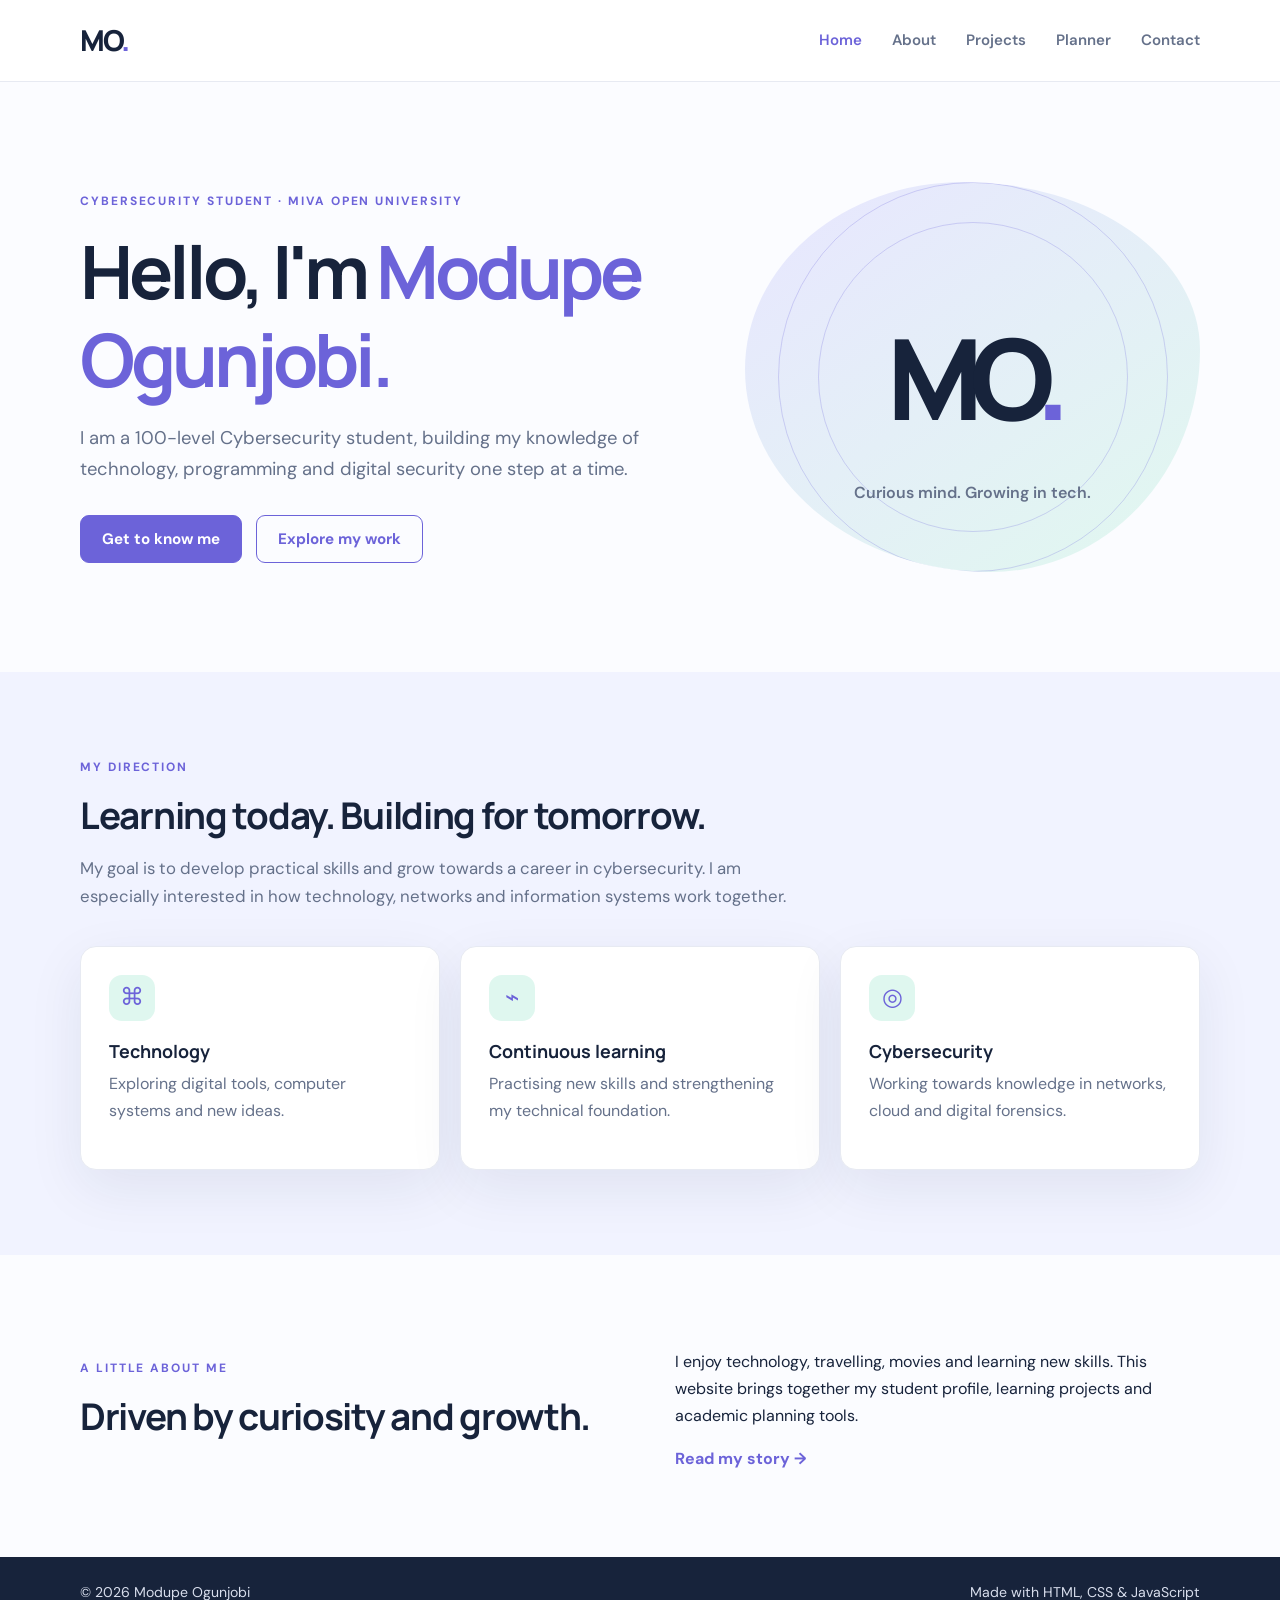
==== index.html @ 8a882785 "Update portfolio name to Modupe Ogunjobi" ====
<!DOCTYPE html>
<html lang="en">
<head>
  <meta charset="UTF-8">
  <meta name="viewport" content="width=device-width, initial-scale=1.0">
  <meta name="description" content="Modupe Ogunjobi's cybersecurity student portfolio and academic planner.">
  <title>Home | Modupe Ogunjobi</title>
  <link rel="stylesheet" href="css/style.css">
  <script src="js/main.js" defer></script>
</head>
<body>
  <header class="site-header">
    <a class="brand" href="index.html">MO<span>.</span></a>
    <button class="menu-toggle" aria-label="Toggle navigation" aria-expanded="false">☰</button>
    <nav class="site-nav" aria-label="Main navigation">
      <a class="active" href="index.html">Home</a><a href="about.html">About</a><a href="projects.html">Projects</a><a href="planner.html">Planner</a><a href="contact.html">Contact</a>
    </nav>
  </header>
  <main>
    <section class="hero container">
      <div class="hero-copy">
        <p class="eyebrow">CYBERSECURITY STUDENT · MIVA OPEN UNIVERSITY</p>
        <h1>Hello, I'm <span>Modupe Ogunjobi.</span></h1>
        <p class="lead">I am a 100-level Cybersecurity student, building my knowledge of technology, programming and digital security one step at a time.</p>
        <div class="button-row"><a class="button" href="about.html">Get to know me</a><a class="button button-outline" href="projects.html">Explore my work</a></div>
      </div>
      <div class="hero-art" aria-label="Decorative initials MO"><div class="orbit orbit-one"></div><div class="orbit orbit-two"></div><div class="monogram">MO<span>.</span></div><p>Curious mind. Growing in tech.</p></div>
    </section>
    <section class="section soft-bg">
      <div class="container">
        <p class="eyebrow">MY DIRECTION</p><h2>Learning today. Building for tomorrow.</h2>
        <p class="section-intro">My goal is to develop practical skills and grow towards a career in cybersecurity. I am especially interested in how technology, networks and information systems work together.</p>
        <div class="feature-grid">
          <article class="feature-card"><span class="feature-icon">⌘</span><h3>Technology</h3><p>Exploring digital tools, computer systems and new ideas.</p></article>
          <article class="feature-card"><span class="feature-icon">⌁</span><h3>Continuous learning</h3><p>Practising new skills and strengthening my technical foundation.</p></article>
          <article class="feature-card"><span class="feature-icon">◎</span><h3>Cybersecurity</h3><p>Working towards knowledge in networks, cloud and digital forensics.</p></article>
        </div>
      </div>
    </section>
    <section class="container section split-section">
      <div><p class="eyebrow">A LITTLE ABOUT ME</p><h2>Driven by curiosity and growth.</h2></div>
      <div><p>I enjoy technology, travelling, movies and learning new skills. This website brings together my student profile, learning projects and academic planning tools.</p><a class="text-link" href="about.html">Read my story →</a></div>
    </section>
  </main>
  <footer class="site-footer"><div class="container footer-inner"><p>© <span class="current-year"></span> Modupe Ogunjobi</p><p>Made with HTML, CSS & JavaScript</p></div></footer>
</body>
</html>
---- css/style.css ----
@import url('https://fonts.googleapis.com/css2?family=DM+Sans:wght@400;500;600;700&family=Manrope:wght@400;500;600;700;800&display=swap');
:root{--ink:#17233b;--muted:#65718a;--purple:#6c63d9;--purple-dark:#5148bd;--mint:#dff7ef;--paper:#fbfcff;--line:#e7eaf2;--white:#fff;--shadow:0 18px 55px rgba(28,39,75,.08)}
*{box-sizing:border-box}html{scroll-behavior:smooth}body{margin:0;background:var(--paper);color:var(--ink);font-family:'DM Sans',Arial,sans-serif;line-height:1.7}h1,h2,h3,.brand{font-family:Manrope,Arial,sans-serif;line-height:1.2}h1{font-size:clamp(2.4rem,6vw,4.6rem);letter-spacing:-.055em;margin:.5rem 0 1.2rem}h1 span,.hero h1 span{color:var(--purple)}h2{font-size:clamp(1.6rem,3vw,2.3rem);letter-spacing:-.035em;margin:.4rem 0 1rem}h3{font-size:1.12rem;margin:.3rem 0 .5rem}p{margin:.5rem 0 1rem}.container{width:min(1120px,calc(100% - 40px));margin-inline:auto}.site-header{height:82px;padding:0 max(20px,calc((100% - 1120px)/2));display:flex;align-items:center;justify-content:space-between;background:rgba(255,255,255,.9);border-bottom:1px solid var(--line);position:sticky;top:0;z-index:10;backdrop-filter:blur(12px)}.brand{text-decoration:none;font-size:1.8rem;font-weight:800;color:var(--ink);letter-spacing:-.08em}.brand span,.monogram span{color:var(--purple)}.site-nav{display:flex;gap:30px}.site-nav a{color:var(--muted);font-weight:600;text-decoration:none;font-size:.94rem;transition:color .2s}.site-nav a:hover,.site-nav a.active{color:var(--purple)}.menu-toggle{display:none;background:none;border:0;font-size:1.6rem;color:var(--ink)}.hero{min-height:590px;display:grid;grid-template-columns:1.15fr .85fr;align-items:center;gap:50px;padding-block:70px}.eyebrow{font-size:.75rem;font-weight:700;letter-spacing:.16em;color:var(--purple);margin:0 0 1rem}.lead{font-size:1.15rem;max-width:610px;color:var(--muted)}.button-row{display:flex;gap:14px;flex-wrap:wrap;margin-top:30px}.button{display:inline-flex;justify-content:center;align-items:center;padding:13px 21px;border:1px solid var(--purple);border-radius:9px;background:var(--purple);color:#fff;text-decoration:none;font:700 .95rem 'DM Sans',sans-serif;cursor:pointer;transition:transform .2s,background .2s}.button:hover{background:var(--purple-dark);transform:translateY(-2px)}.button-outline{background:transparent;color:var(--purple)}.button-outline:hover{color:#fff}.hero-art{height:390px;position:relative;display:grid;place-content:center;text-align:center;background:linear-gradient(145deg,#e8e6ff,#e0f8ef);border-radius:48% 52% 46% 54%/48% 43% 57% 52%;overflow:hidden}.hero-art p{position:absolute;bottom:50px;left:0;right:0;color:var(--muted);font-weight:600}.monogram{font:800 7rem Manrope,sans-serif;letter-spacing:-.12em;z-index:1}.orbit{position:absolute;border:1px solid rgba(108,99,217,.25);border-radius:50%;width:310px;height:310px;left:50%;top:50%;transform:translate(-50%,-50%)}.orbit-two{width:390px;height:390px}.section{padding-block:85px}.soft-bg{background:#f1f3ff}.section-intro{max-width:720px;color:var(--muted);font-size:1.05rem}.feature-grid{display:grid;grid-template-columns:repeat(3,1fr);gap:20px;margin-top:35px}.feature-card,.panel,.project-card{background:var(--white);border:1px solid var(--line);border-radius:16px;box-shadow:var(--shadow)}.feature-card{padding:28px}.feature-icon{display:grid;place-items:center;width:46px;height:46px;border-radius:13px;background:var(--mint);color:var(--purple);font-size:1.5rem;margin-bottom:20px}.feature-card p,.muted{color:var(--muted)}.split-section{display:grid;grid-template-columns:1fr 1fr;gap:70px;align-items:center}.text-link{font-weight:700;color:var(--purple);text-decoration:none}.site-footer{background:#17233b;color:#d8deed;padding:24px 0;font-size:.88rem}.footer-inner{display:flex;justify-content:space-between;gap:20px}.footer-inner p{margin:0}.page-content{padding-block:70px 100px}.page-content>h1{font-size:clamp(2.5rem,5vw,3.8rem)}.about-layout,.contact-layout{display:grid;grid-template-columns:1fr 1fr;gap:22px;margin-top:35px}.panel{padding:30px}.about-intro{background:linear-gradient(145deg,#fff,#f3f2ff)}.profile-mark{width:70px;height:70px;border-radius:20px;background:var(--purple);color:white;display:grid;place-items:center;font:800 1.7rem Manrope;margin-bottom:20px}.timeline{border-left:2px solid #dedcfb;margin:24px 0 30px 8px;padding-left:24px}.timeline>div{position:relative;margin-bottom:25px}.timeline-dot{position:absolute;left:-31px;top:5px;width:12px;height:12px;border-radius:50%;background:var(--purple);border:3px solid #e7e5ff}.timeline p{color:var(--muted);margin:0}.subheading{font-size:1.35rem}.tag-list,.mini-tags{display:flex;flex-wrap:wrap;gap:9px;padding:0;list-style:none}.tag-list li,.mini-tags li{background:#f0efff;color:#5148bd;border-radius:20px;padding:7px 12px;font-size:.82rem;font-weight:600}.skills-grid{display:grid;grid-template-columns:repeat(2,1fr);gap:12px;margin-top:25px}.skill{padding:15px 17px;background:white;border:1px solid var(--line);border-radius:10px;display:flex;justify-content:space-between;gap:12px}.skill span:first-child{font-weight:700}.skill span:last-child{font-size:.8rem;color:var(--muted);text-align:right}.interests{margin-top:30px;background:var(--mint)}.interests p{font-weight:600}.project-grid{display:grid;grid-template-columns:repeat(3,1fr);gap:20px;margin-top:35px}.project-card{overflow:hidden}.project-art{height:190px;padding:20px;display:flex;flex-direction:column;justify-content:space-between;color:#fff}.project-art span{font-size:.75rem;letter-spacing:.14em;font-weight:700}.project-art strong{font:800 2.6rem/1 Manrope;letter-spacing:-.07em}.art-one{background:linear-gradient(135deg,#625bd0,#a69ff6)}.art-two{background:linear-gradient(135deg,#168b80,#75cdb7)}.art-three{background:linear-gradient(135deg,#d17a54,#f0b68b)}.project-body{padding:24px}.project-body h2{font-size:1.3rem}.project-body>p:not(.eyebrow){color:var(--muted);font-size:.94rem}.mini-tags{gap:6px}.mini-tags li{font-size:.72rem;padding:5px 9px}.status{display:inline-block;margin-top:8px;color:#27745e;font-size:.8rem;font-weight:700}.media-panel{display:grid;grid-template-columns:1fr 1fr;align-items:center;gap:30px;margin-top:35px}.media-panel video{width:100%;border-radius:10px;background:#17233b}.planner{max-width:800px;margin-top:35px}.task-form label,.form-field label{display:block;font-weight:700;margin-bottom:8px}.task-entry{display:flex;gap:10px}.task-entry input,.form-field input,.form-field textarea{width:100%;padding:13px 14px;border:1px solid #d9deea;border-radius:8px;font:inherit;color:var(--ink);background:#fff}.task-entry input:focus,.form-field input:focus,.form-field textarea:focus{outline:3px solid #e7e5ff;border-color:var(--purple)}.planner-summary{display:flex;justify-content:space-between;color:var(--muted);font-size:.9rem;border-block:1px solid var(--line);padding:16px 0;margin-top:25px}.task-list{list-style:none;margin:0;padding:0}.task-item{display:flex;align-items:center;gap:12px;padding:15px 2px;border-bottom:1px solid var(--line)}.task-item label{flex:1;overflow-wrap:anywhere}.task-item.done label{text-decoration:line-through;color:#8992a5}.task-item input{accent-color:var(--purple);width:18px;height:18px}.delete-task{border:0;background:#fff0ef;color:#b64b45;border-radius:7px;padding:7px 10px;cursor:pointer}.empty-state{padding:25px 0;text-align:center;color:var(--muted)}.text-button{border:0;background:none;color:var(--purple);font:700 .9rem 'DM Sans';padding:15px 0 0;cursor:pointer}.contact-note{background:linear-gradient(145deg,#f1f0ff,#e7f8f1)}.contact-form{display:grid;gap:16px}.form-field textarea{resize:vertical}.error-message{display:block;min-height:1.1em;color:#b13e3e;font-size:.8rem}.form-feedback{font-weight:700;margin:0}.form-feedback.success{color:#27745e}.form-feedback.error{color:#b13e3e}
@media(max-width:760px){.site-header{height:70px}.menu-toggle{display:block}.site-nav{display:none;position:absolute;top:69px;left:0;right:0;padding:18px 22px;background:white;border-bottom:1px solid var(--line);flex-direction:column;gap:14px}.site-nav.open{display:flex}.hero{grid-template-columns:1fr;padding-block:55px;gap:35px}.hero-art{height:280px;max-width:420px;width:100%;margin:auto}.monogram{font-size:5rem}.orbit{width:230px;height:230px}.orbit-two{width:290px;height:290px}.feature-grid,.project-grid{grid-template-columns:1fr}.split-section,.about-layout,.contact-layout,.media-panel{grid-template-columns:1fr;gap:22px}.section{padding-block:60px}.page-content{padding-block:50px 70px}.footer-inner{flex-direction:column;gap:5px}.skill{flex-direction:column;gap:2px}.skill span:last-child{text-align:left}.task-entry{flex-direction:column}.task-entry .button{width:100%}}
@media(min-width:761px) and (max-width:980px){.project-grid{grid-template-columns:repeat(2,1fr)}.site-nav{gap:17px}}
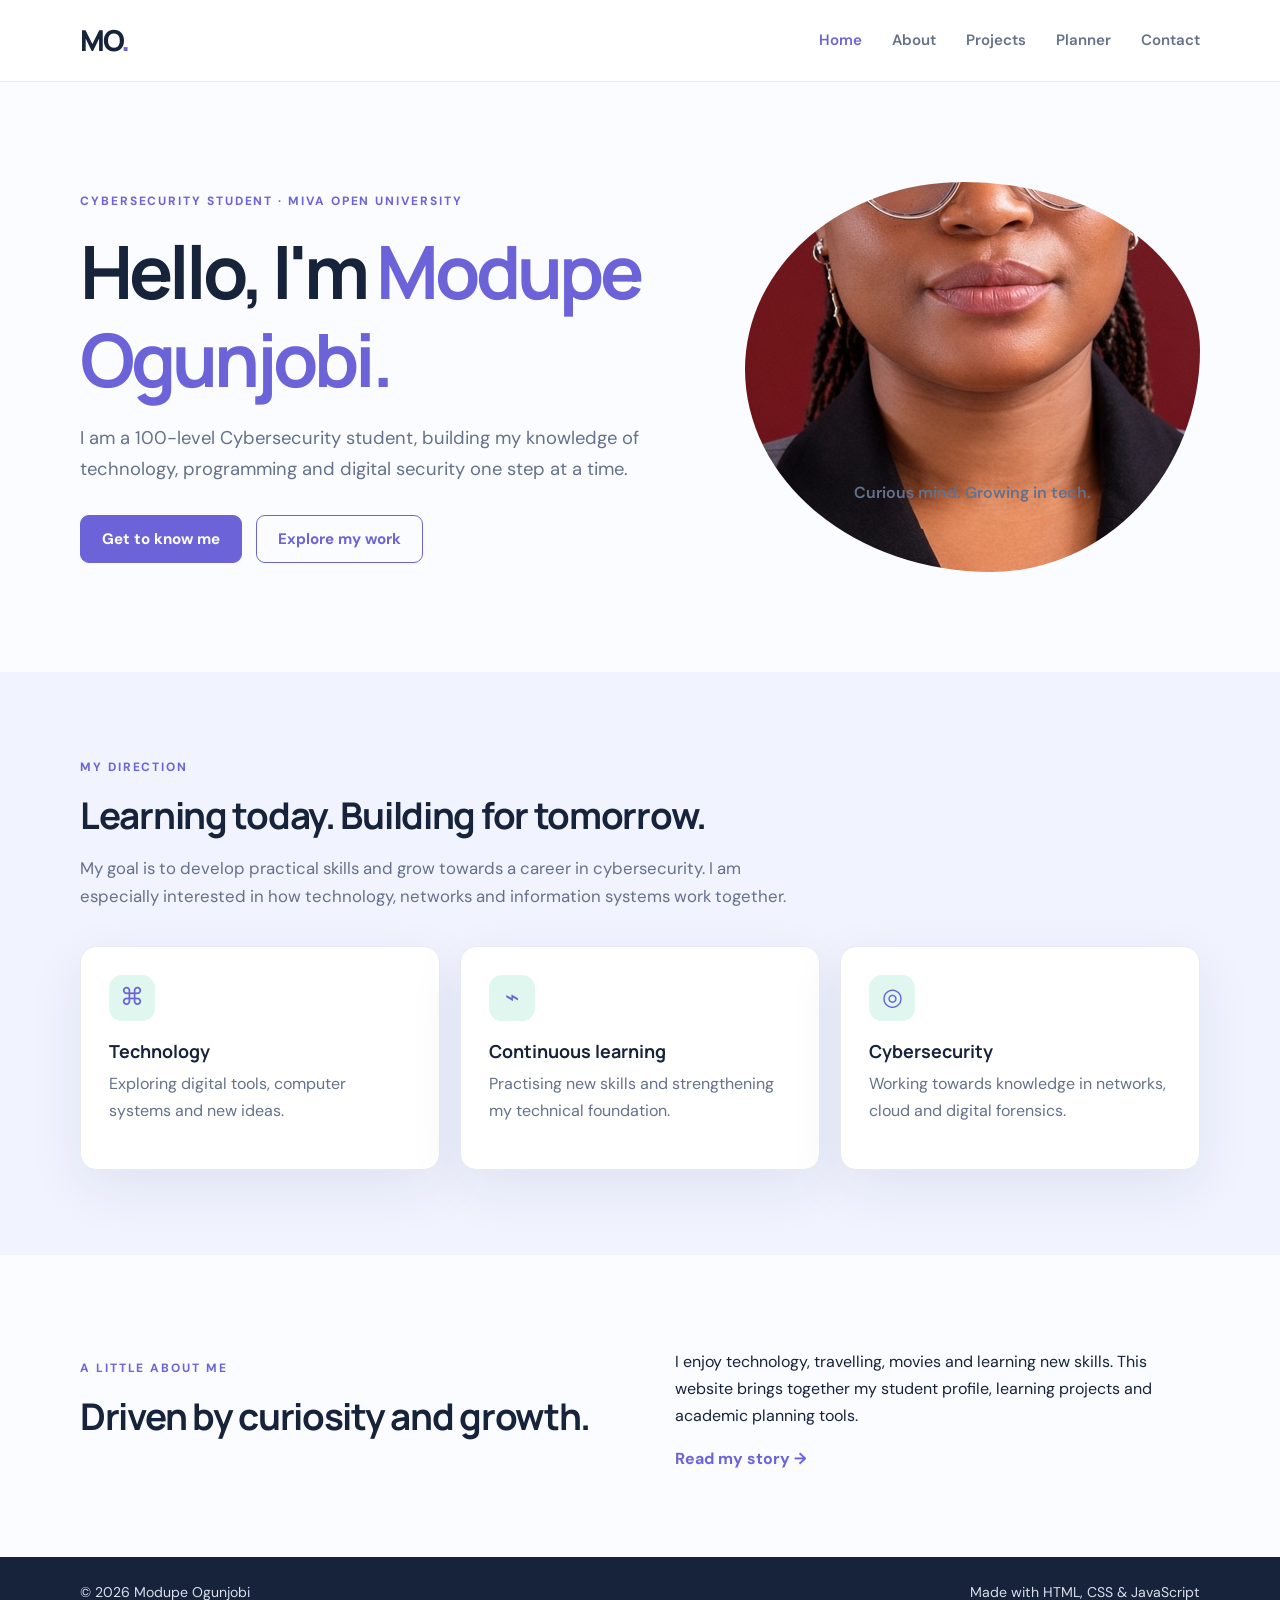
==== commit 0180d798: "Add original profile photo to homepage" ====
--- a/index.html
+++ b/index.html
@@ -24,7 +24,7 @@
         <p class="lead">I am a 100-level Cybersecurity student, building my knowledge of technology, programming and digital security one step at a time.</p>
         <div class="button-row"><a class="button" href="about.html">Get to know me</a><a class="button button-outline" href="projects.html">Explore my work</a></div>
       </div>
-      <div class="hero-art" aria-label="Decorative initials MO"><div class="orbit orbit-one"></div><div class="orbit orbit-two"></div><div class="monogram">MO<span>.</span></div><p>Curious mind. Growing in tech.</p></div>
+      <div class="hero-art"><img class="hero-photo" src="IMG_4161.JPG" alt="Portrait of Modupe Ogunjobi"><p>Curious mind. Growing in tech.</p></div>
     </section>
     <section class="section soft-bg">
       <div class="container">
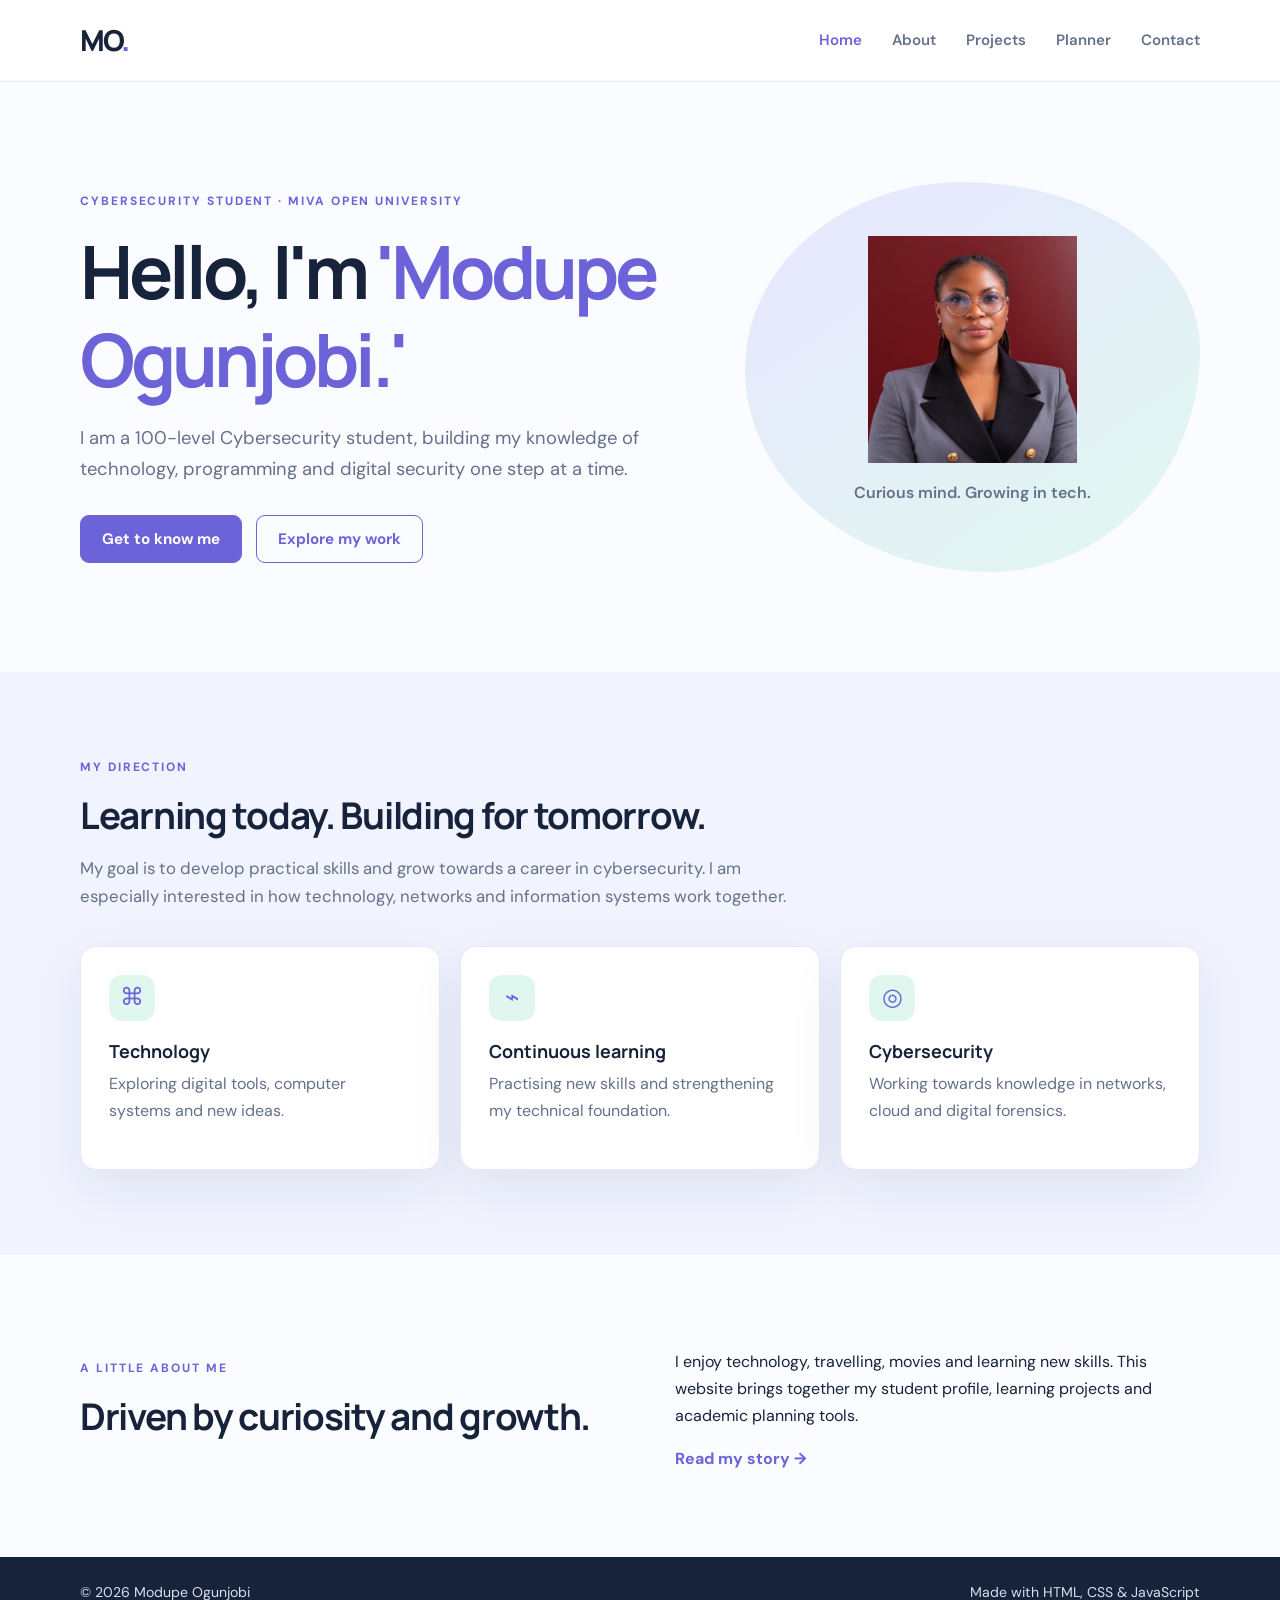
==== commit b613ccda: "Update homepage greeting punctuation" ====
--- a/index.html
+++ b/index.html
@@ -20,7 +20,7 @@
     <section class="hero container">
       <div class="hero-copy">
         <p class="eyebrow">CYBERSECURITY STUDENT · MIVA OPEN UNIVERSITY</p>
-        <h1>Hello, I'm <span>Modupe Ogunjobi.</span></h1>
+        <h1>Hello, I'm <span>'Modupe Ogunjobi.'</span></h1>
         <p class="lead">I am a 100-level Cybersecurity student, building my knowledge of technology, programming and digital security one step at a time.</p>
         <div class="button-row"><a class="button" href="about.html">Get to know me</a><a class="button button-outline" href="projects.html">Explore my work</a></div>
       </div>
--- a/css/style.css
+++ b/css/style.css
@@ -3,3 +3,7 @@
 *{box-sizing:border-box}html{scroll-behavior:smooth}body{margin:0;background:var(--paper);color:var(--ink);font-family:'DM Sans',Arial,sans-serif;line-height:1.7}h1,h2,h3,.brand{font-family:Manrope,Arial,sans-serif;line-height:1.2}h1{font-size:clamp(2.4rem,6vw,4.6rem);letter-spacing:-.055em;margin:.5rem 0 1.2rem}h1 span,.hero h1 span{color:var(--purple)}h2{font-size:clamp(1.6rem,3vw,2.3rem);letter-spacing:-.035em;margin:.4rem 0 1rem}h3{font-size:1.12rem;margin:.3rem 0 .5rem}p{margin:.5rem 0 1rem}.container{width:min(1120px,calc(100% - 40px));margin-inline:auto}.site-header{height:82px;padding:0 max(20px,calc((100% - 1120px)/2));display:flex;align-items:center;justify-content:space-between;background:rgba(255,255,255,.9);border-bottom:1px solid var(--line);position:sticky;top:0;z-index:10;backdrop-filter:blur(12px)}.brand{text-decoration:none;font-size:1.8rem;font-weight:800;color:var(--ink);letter-spacing:-.08em}.brand span,.monogram span{color:var(--purple)}.site-nav{display:flex;gap:30px}.site-nav a{color:var(--muted);font-weight:600;text-decoration:none;font-size:.94rem;transition:color .2s}.site-nav a:hover,.site-nav a.active{color:var(--purple)}.menu-toggle{display:none;background:none;border:0;font-size:1.6rem;color:var(--ink)}.hero{min-height:590px;display:grid;grid-template-columns:1.15fr .85fr;align-items:center;gap:50px;padding-block:70px}.eyebrow{font-size:.75rem;font-weight:700;letter-spacing:.16em;color:var(--purple);margin:0 0 1rem}.lead{font-size:1.15rem;max-width:610px;color:var(--muted)}.button-row{display:flex;gap:14px;flex-wrap:wrap;margin-top:30px}.button{display:inline-flex;justify-content:center;align-items:center;padding:13px 21px;border:1px solid var(--purple);border-radius:9px;background:var(--purple);color:#fff;text-decoration:none;font:700 .95rem 'DM Sans',sans-serif;cursor:pointer;transition:transform .2s,background .2s}.button:hover{background:var(--purple-dark);transform:translateY(-2px)}.button-outline{background:transparent;color:var(--purple)}.button-outline:hover{color:#fff}.hero-art{height:390px;position:relative;display:grid;place-content:center;text-align:center;background:linear-gradient(145deg,#e8e6ff,#e0f8ef);border-radius:48% 52% 46% 54%/48% 43% 57% 52%;overflow:hidden}.hero-art p{position:absolute;bottom:50px;left:0;right:0;color:var(--muted);font-weight:600}.monogram{font:800 7rem Manrope,sans-serif;letter-spacing:-.12em;z-index:1}.orbit{position:absolute;border:1px solid rgba(108,99,217,.25);border-radius:50%;width:310px;height:310px;left:50%;top:50%;transform:translate(-50%,-50%)}.orbit-two{width:390px;height:390px}.section{padding-block:85px}.soft-bg{background:#f1f3ff}.section-intro{max-width:720px;color:var(--muted);font-size:1.05rem}.feature-grid{display:grid;grid-template-columns:repeat(3,1fr);gap:20px;margin-top:35px}.feature-card,.panel,.project-card{background:var(--white);border:1px solid var(--line);border-radius:16px;box-shadow:var(--shadow)}.feature-card{padding:28px}.feature-icon{display:grid;place-items:center;width:46px;height:46px;border-radius:13px;background:var(--mint);color:var(--purple);font-size:1.5rem;margin-bottom:20px}.feature-card p,.muted{color:var(--muted)}.split-section{display:grid;grid-template-columns:1fr 1fr;gap:70px;align-items:center}.text-link{font-weight:700;color:var(--purple);text-decoration:none}.site-footer{background:#17233b;color:#d8deed;padding:24px 0;font-size:.88rem}.footer-inner{display:flex;justify-content:space-between;gap:20px}.footer-inner p{margin:0}.page-content{padding-block:70px 100px}.page-content>h1{font-size:clamp(2.5rem,5vw,3.8rem)}.about-layout,.contact-layout{display:grid;grid-template-columns:1fr 1fr;gap:22px;margin-top:35px}.panel{padding:30px}.about-intro{background:linear-gradient(145deg,#fff,#f3f2ff)}.profile-mark{width:70px;height:70px;border-radius:20px;background:var(--purple);color:white;display:grid;place-items:center;font:800 1.7rem Manrope;margin-bottom:20px}.timeline{border-left:2px solid #dedcfb;margin:24px 0 30px 8px;padding-left:24px}.timeline>div{position:relative;margin-bottom:25px}.timeline-dot{position:absolute;left:-31px;top:5px;width:12px;height:12px;border-radius:50%;background:var(--purple);border:3px solid #e7e5ff}.timeline p{color:var(--muted);margin:0}.subheading{font-size:1.35rem}.tag-list,.mini-tags{display:flex;flex-wrap:wrap;gap:9px;padding:0;list-style:none}.tag-list li,.mini-tags li{background:#f0efff;color:#5148bd;border-radius:20px;padding:7px 12px;font-size:.82rem;font-weight:600}.skills-grid{display:grid;grid-template-columns:repeat(2,1fr);gap:12px;margin-top:25px}.skill{padding:15px 17px;background:white;border:1px solid var(--line);border-radius:10px;display:flex;justify-content:space-between;gap:12px}.skill span:first-child{font-weight:700}.skill span:last-child{font-size:.8rem;color:var(--muted);text-align:right}.interests{margin-top:30px;background:var(--mint)}.interests p{font-weight:600}.project-grid{display:grid;grid-template-columns:repeat(3,1fr);gap:20px;margin-top:35px}.project-card{overflow:hidden}.project-art{height:190px;padding:20px;display:flex;flex-direction:column;justify-content:space-between;color:#fff}.project-art span{font-size:.75rem;letter-spacing:.14em;font-weight:700}.project-art strong{font:800 2.6rem/1 Manrope;letter-spacing:-.07em}.art-one{background:linear-gradient(135deg,#625bd0,#a69ff6)}.art-two{background:linear-gradient(135deg,#168b80,#75cdb7)}.art-three{background:linear-gradient(135deg,#d17a54,#f0b68b)}.project-body{padding:24px}.project-body h2{font-size:1.3rem}.project-body>p:not(.eyebrow){color:var(--muted);font-size:.94rem}.mini-tags{gap:6px}.mini-tags li{font-size:.72rem;padding:5px 9px}.status{display:inline-block;margin-top:8px;color:#27745e;font-size:.8rem;font-weight:700}.media-panel{display:grid;grid-template-columns:1fr 1fr;align-items:center;gap:30px;margin-top:35px}.media-panel video{width:100%;border-radius:10px;background:#17233b}.planner{max-width:800px;margin-top:35px}.task-form label,.form-field label{display:block;font-weight:700;margin-bottom:8px}.task-entry{display:flex;gap:10px}.task-entry input,.form-field input,.form-field textarea{width:100%;padding:13px 14px;border:1px solid #d9deea;border-radius:8px;font:inherit;color:var(--ink);background:#fff}.task-entry input:focus,.form-field input:focus,.form-field textarea:focus{outline:3px solid #e7e5ff;border-color:var(--purple)}.planner-summary{display:flex;justify-content:space-between;color:var(--muted);font-size:.9rem;border-block:1px solid var(--line);padding:16px 0;margin-top:25px}.task-list{list-style:none;margin:0;padding:0}.task-item{display:flex;align-items:center;gap:12px;padding:15px 2px;border-bottom:1px solid var(--line)}.task-item label{flex:1;overflow-wrap:anywhere}.task-item.done label{text-decoration:line-through;color:#8992a5}.task-item input{accent-color:var(--purple);width:18px;height:18px}.delete-task{border:0;background:#fff0ef;color:#b64b45;border-radius:7px;padding:7px 10px;cursor:pointer}.empty-state{padding:25px 0;text-align:center;color:var(--muted)}.text-button{border:0;background:none;color:var(--purple);font:700 .9rem 'DM Sans';padding:15px 0 0;cursor:pointer}.contact-note{background:linear-gradient(145deg,#f1f0ff,#e7f8f1)}.contact-form{display:grid;gap:16px}.form-field textarea{resize:vertical}.error-message{display:block;min-height:1.1em;color:#b13e3e;font-size:.8rem}.form-feedback{font-weight:700;margin:0}.form-feedback.success{color:#27745e}.form-feedback.error{color:#b13e3e}
 @media(max-width:760px){.site-header{height:70px}.menu-toggle{display:block}.site-nav{display:none;position:absolute;top:69px;left:0;right:0;padding:18px 22px;background:white;border-bottom:1px solid var(--line);flex-direction:column;gap:14px}.site-nav.open{display:flex}.hero{grid-template-columns:1fr;padding-block:55px;gap:35px}.hero-art{height:280px;max-width:420px;width:100%;margin:auto}.monogram{font-size:5rem}.orbit{width:230px;height:230px}.orbit-two{width:290px;height:290px}.feature-grid,.project-grid{grid-template-columns:1fr}.split-section,.about-layout,.contact-layout,.media-panel{grid-template-columns:1fr;gap:22px}.section{padding-block:60px}.page-content{padding-block:50px 70px}.footer-inner{flex-direction:column;gap:5px}.skill{flex-direction:column;gap:2px}.skill span:last-child{text-align:left}.task-entry{flex-direction:column}.task-entry .button{width:100%}}
 @media(min-width:761px) and (max-width:980px){.project-grid{grid-template-columns:repeat(2,1fr)}.site-nav{gap:17px}}
+
+
+/* Original profile photograph: displayed without cropping or filters. */
+.hero-photo{display:block;width:min(280px,78%);height:290px;object-fit:contain;border-radius:14px;margin:0 auto 55px;position:relative;z-index:1}.profile-photo{display:block;width:120px;height:140px;object-fit:contain;border-radius:14px;margin-bottom:20px;background:#fff}
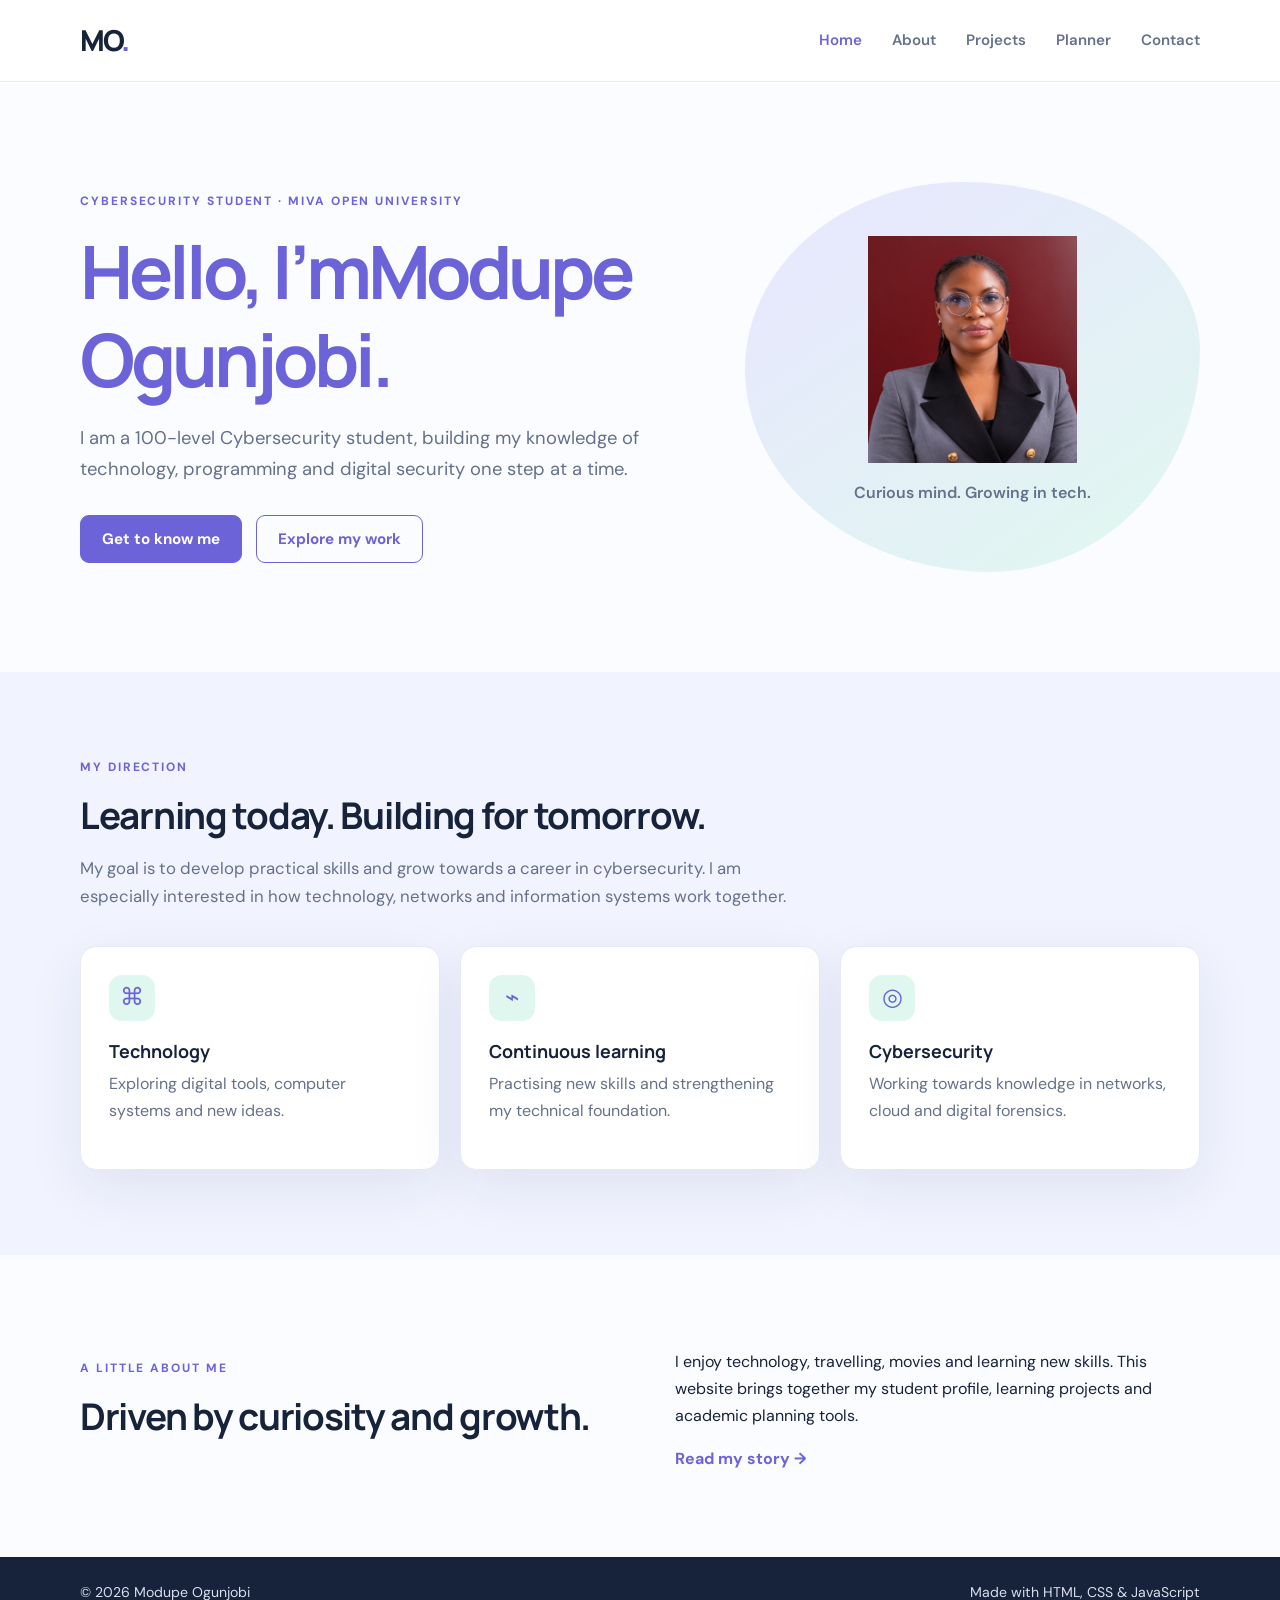
==== commit 39333cae: "Separate homepage greeting and name" ====
--- a/index.html
+++ b/index.html
@@ -20,7 +20,7 @@
     <section class="hero container">
       <div class="hero-copy">
         <p class="eyebrow">CYBERSECURITY STUDENT · MIVA OPEN UNIVERSITY</p>
-        <h1>Hello, I'm <span>'Modupe Ogunjobi.'</span></h1>
+        <h1><span class="greeting">Hello, I’m</span><span class="hero-name">Modupe Ogunjobi.</span></h1>
         <p class="lead">I am a 100-level Cybersecurity student, building my knowledge of technology, programming and digital security one step at a time.</p>
         <div class="button-row"><a class="button" href="about.html">Get to know me</a><a class="button button-outline" href="projects.html">Explore my work</a></div>
       </div>
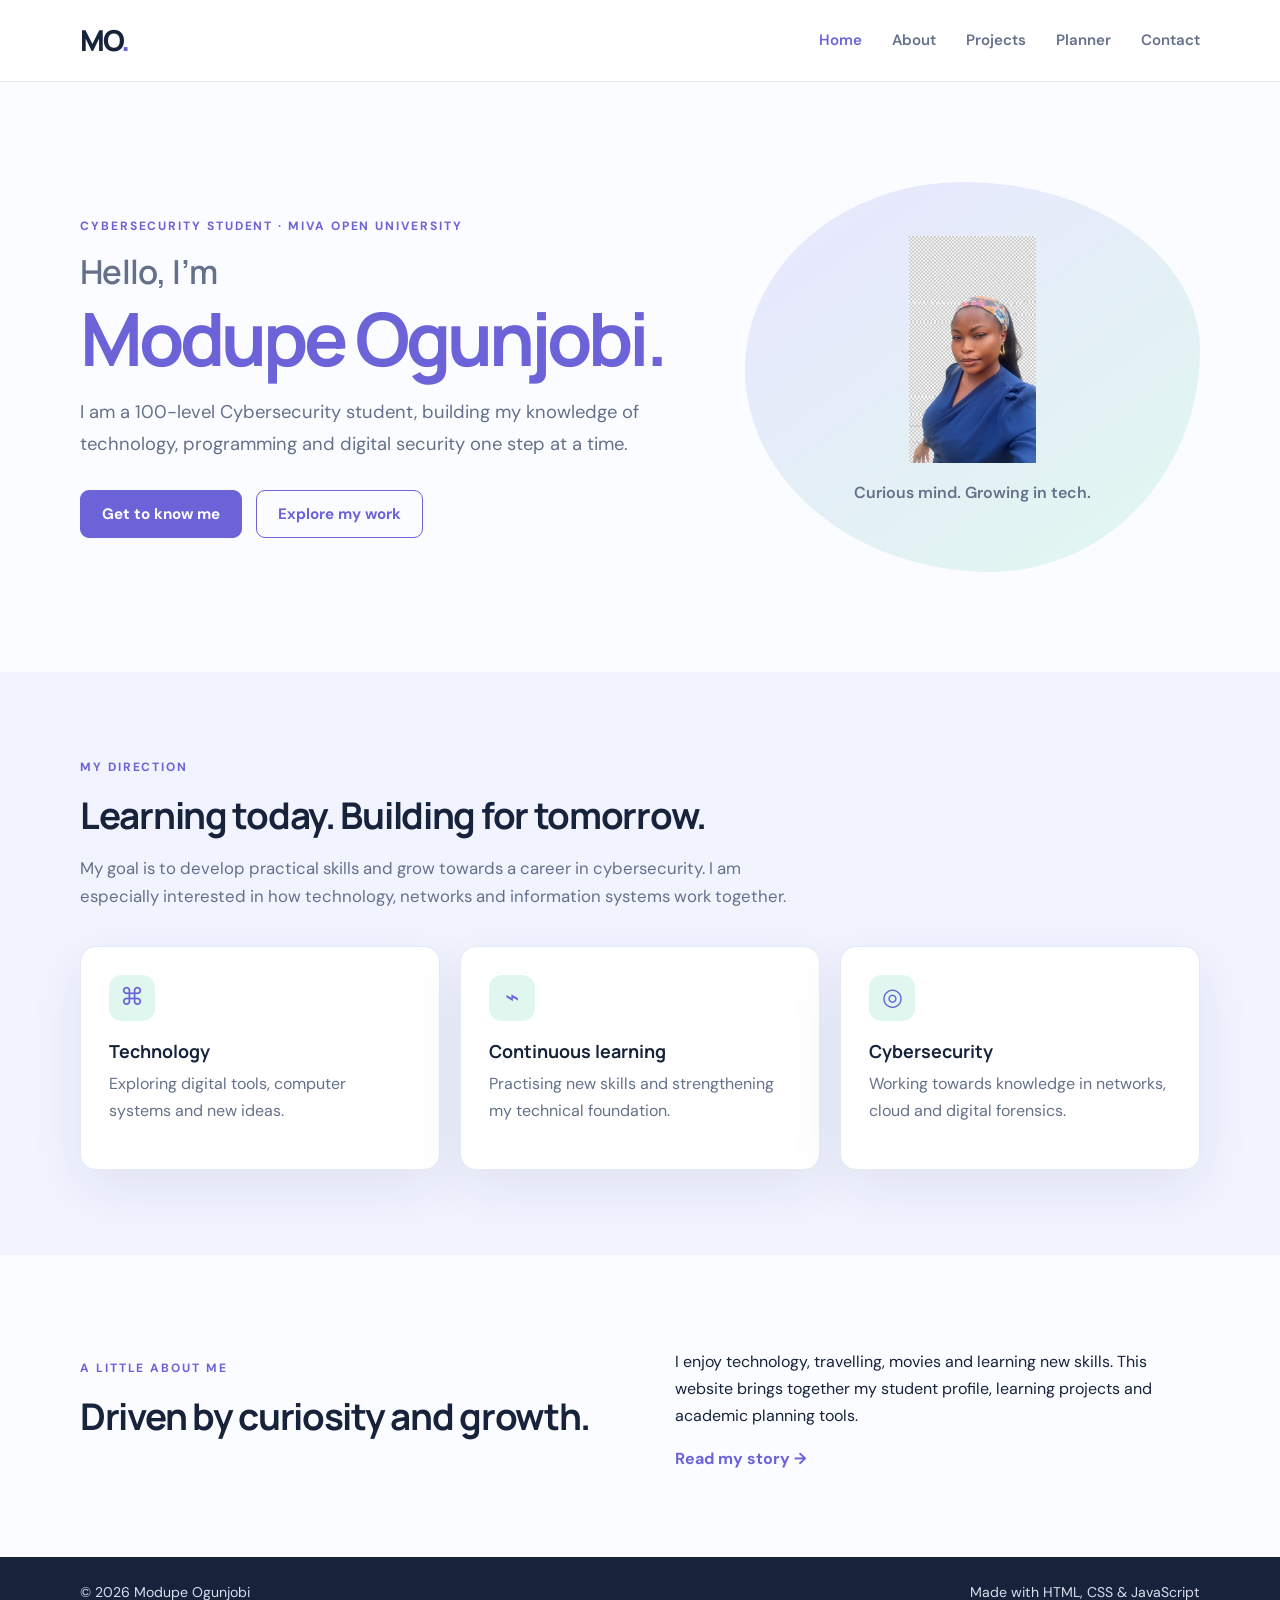
==== commit 49718b82: "Use newly uploaded portrait on homepage" ====
--- a/index.html
+++ b/index.html
@@ -24,7 +24,7 @@
         <p class="lead">I am a 100-level Cybersecurity student, building my knowledge of technology, programming and digital security one step at a time.</p>
         <div class="button-row"><a class="button" href="about.html">Get to know me</a><a class="button button-outline" href="projects.html">Explore my work</a></div>
       </div>
-      <div class="hero-art"><img class="hero-photo" src="IMG_4161.JPG" alt="Portrait of Modupe Ogunjobi"><p>Curious mind. Growing in tech.</p></div>
+      <div class="hero-art"><img class="hero-photo" src="web.JPG" alt="Portrait of Modupe Ogunjobi"><p>Curious mind. Growing in tech.</p></div>
     </section>
     <section class="section soft-bg">
       <div class="container">
--- a/css/style.css
+++ b/css/style.css
@@ -7,3 +7,7 @@
 
 /* Original profile photograph: displayed without cropping or filters. */
 .hero-photo{display:block;width:min(280px,78%);height:290px;object-fit:contain;border-radius:14px;margin:0 auto 55px;position:relative;z-index:1}.profile-photo{display:block;width:120px;height:140px;object-fit:contain;border-radius:14px;margin-bottom:20px;background:#fff}
+
+
+/* Give the greeting and name separate visual emphasis. */
+.hero h1 .greeting{display:block;color:var(--muted);font-size:.45em;font-weight:600;letter-spacing:-.02em;margin-bottom:.2em}.hero h1 .hero-name{display:block;color:var(--purple);font-size:1em;line-height:1.08}
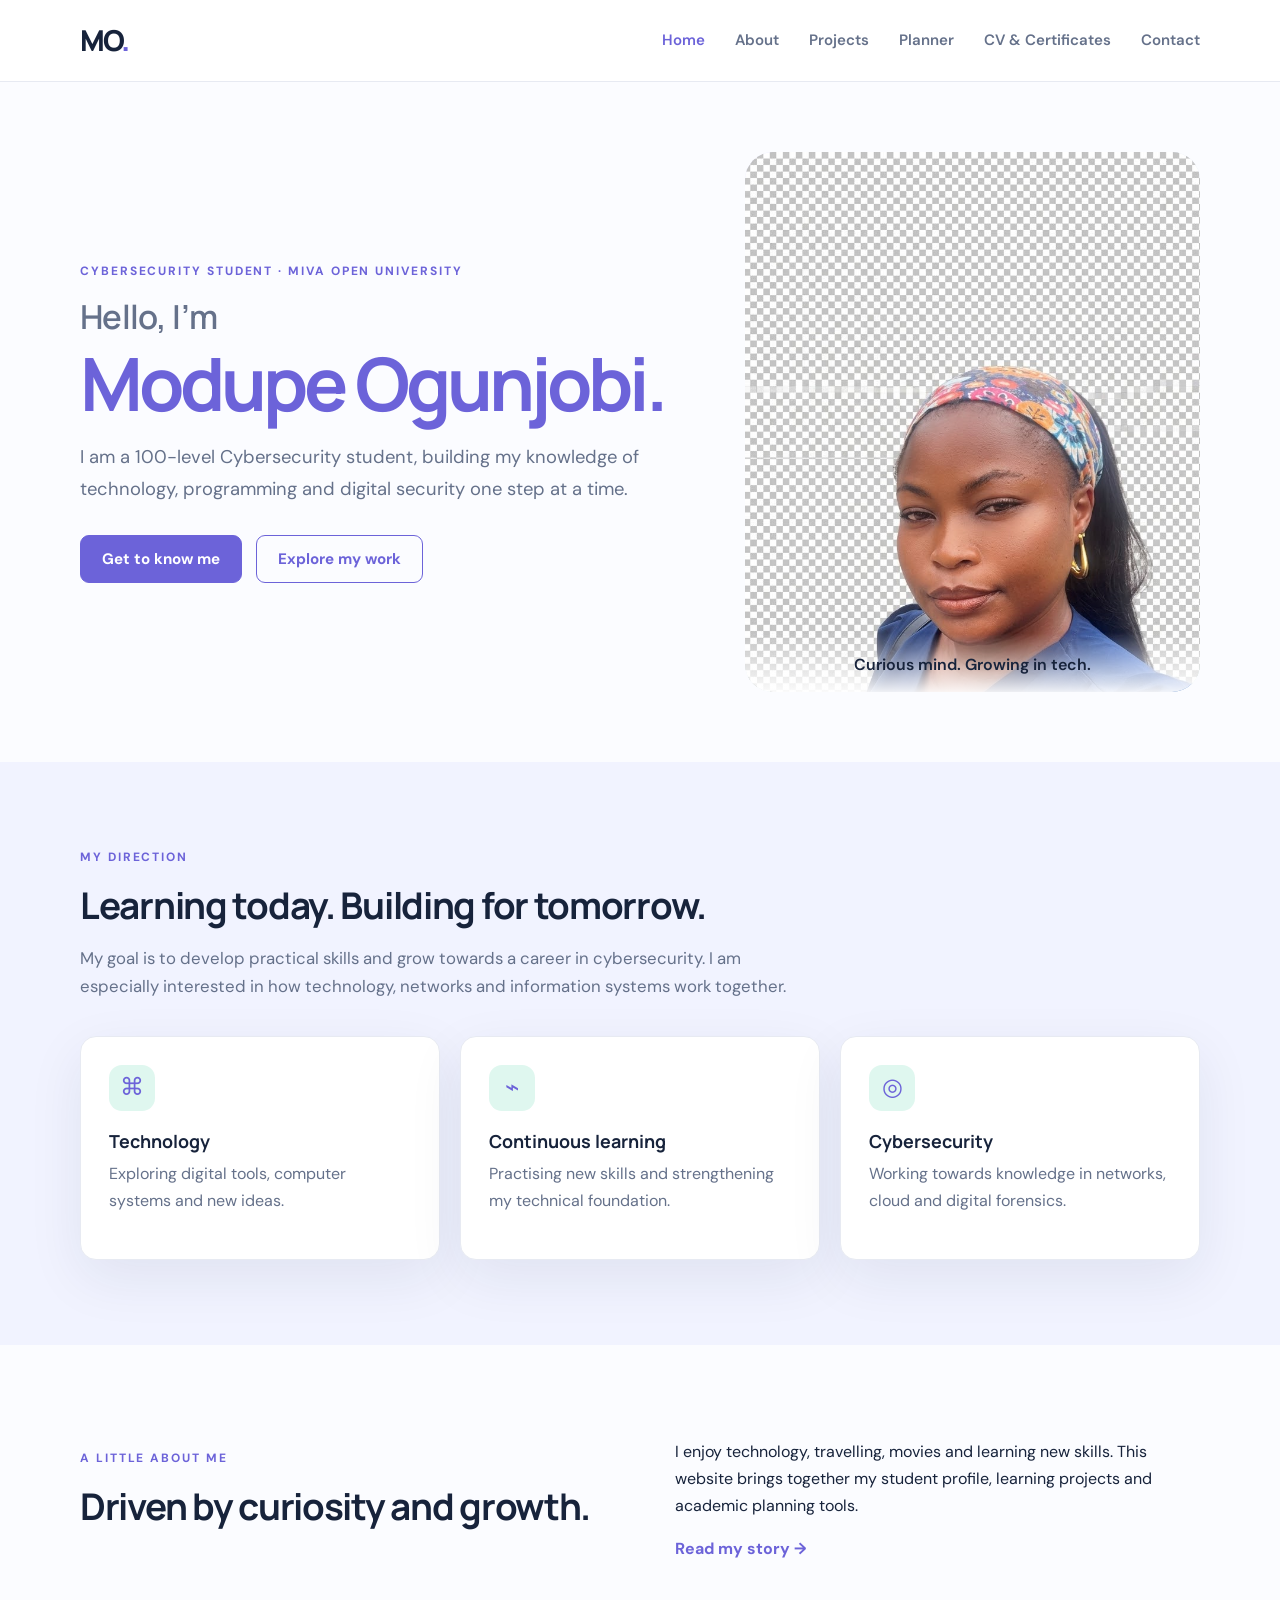
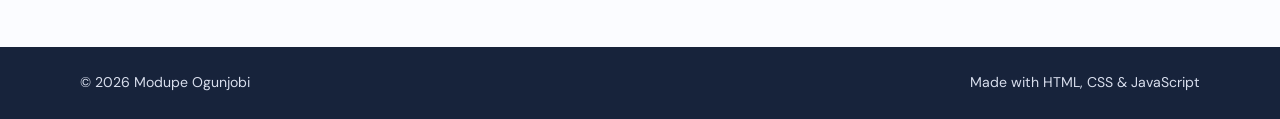
==== commit 063c505d: "Add CV and certificates navigation" ====
--- a/index.html
+++ b/index.html
@@ -13,7 +13,7 @@
     <a class="brand" href="index.html">MO<span>.</span></a>
     <button class="menu-toggle" aria-label="Toggle navigation" aria-expanded="false">☰</button>
     <nav class="site-nav" aria-label="Main navigation">
-      <a class="active" href="index.html">Home</a><a href="about.html">About</a><a href="projects.html">Projects</a><a href="planner.html">Planner</a><a href="contact.html">Contact</a>
+      <a class="active" href="index.html">Home</a><a href="about.html">About</a><a href="projects.html">Projects</a><a href="planner.html">Planner</a><a href="credentials.html">CV & Certificates</a><a href="contact.html">Contact</a>
     </nav>
   </header>
   <main>
--- a/css/style.css
+++ b/css/style.css
@@ -11,3 +11,15 @@
 
 /* Give the greeting and name separate visual emphasis. */
 .hero h1 .greeting{display:block;color:var(--muted);font-size:.45em;font-weight:600;letter-spacing:-.02em;margin-bottom:.2em}.hero h1 .hero-name{display:block;color:var(--purple);font-size:1em;line-height:1.08}
+
+
+/* Homepage feature portrait: larger, bold, and integrated with the hero panel. */
+.hero-art{height:540px;min-height:540px;align-self:stretch;display:flex;flex-direction:column;justify-content:flex-end;align-items:center;padding:16px 12px 66px;background:radial-gradient(ellipse at 50% 42%,#e4e0ff 0%,#e8e6ff 42%,rgba(224,248,239,.7) 76%,rgba(251,252,255,0) 100%);border-radius:42% 42% 22px 22px/32% 32% 22px 22px;overflow:hidden}.hero-photo{display:block;width:100%;max-width:480px;height:500px;object-fit:contain;object-position:center bottom;border-radius:0;margin:0 auto;position:relative;z-index:1;filter:drop-shadow(0 18px 24px rgba(28,39,75,.16))}.hero-art p{bottom:18px;z-index:2;margin:0;text-align:center}
+@media(max-width:760px){.hero-art{min-height:420px;height:420px;max-width:480px;width:100%;margin-inline:auto}.hero-photo{height:390px;max-width:100%}}
+
+
+/* Let the homepage portrait fill its entire dedicated frame. */
+.hero-art{position:relative;height:540px;min-height:540px;padding:0;display:block;overflow:hidden;border-radius:28px;background:linear-gradient(145deg,#e8e6ff,#e0f8ef)}
+.hero-photo{display:block;width:100%;height:100%;max-width:none;object-fit:cover;object-position:center top;border-radius:0;margin:0;filter:none}
+.hero-art p{position:absolute;left:0;right:0;bottom:0;margin:0;padding:18px 12px 14px;color:var(--ink);text-align:center;background:linear-gradient(transparent,rgba(255,255,255,.92));z-index:2}
+@media(max-width:760px){.hero-art{height:420px;min-height:420px;max-width:480px;width:100%;margin-inline:auto}.hero-photo{height:100%;width:100%;object-fit:cover;object-position:center top}}
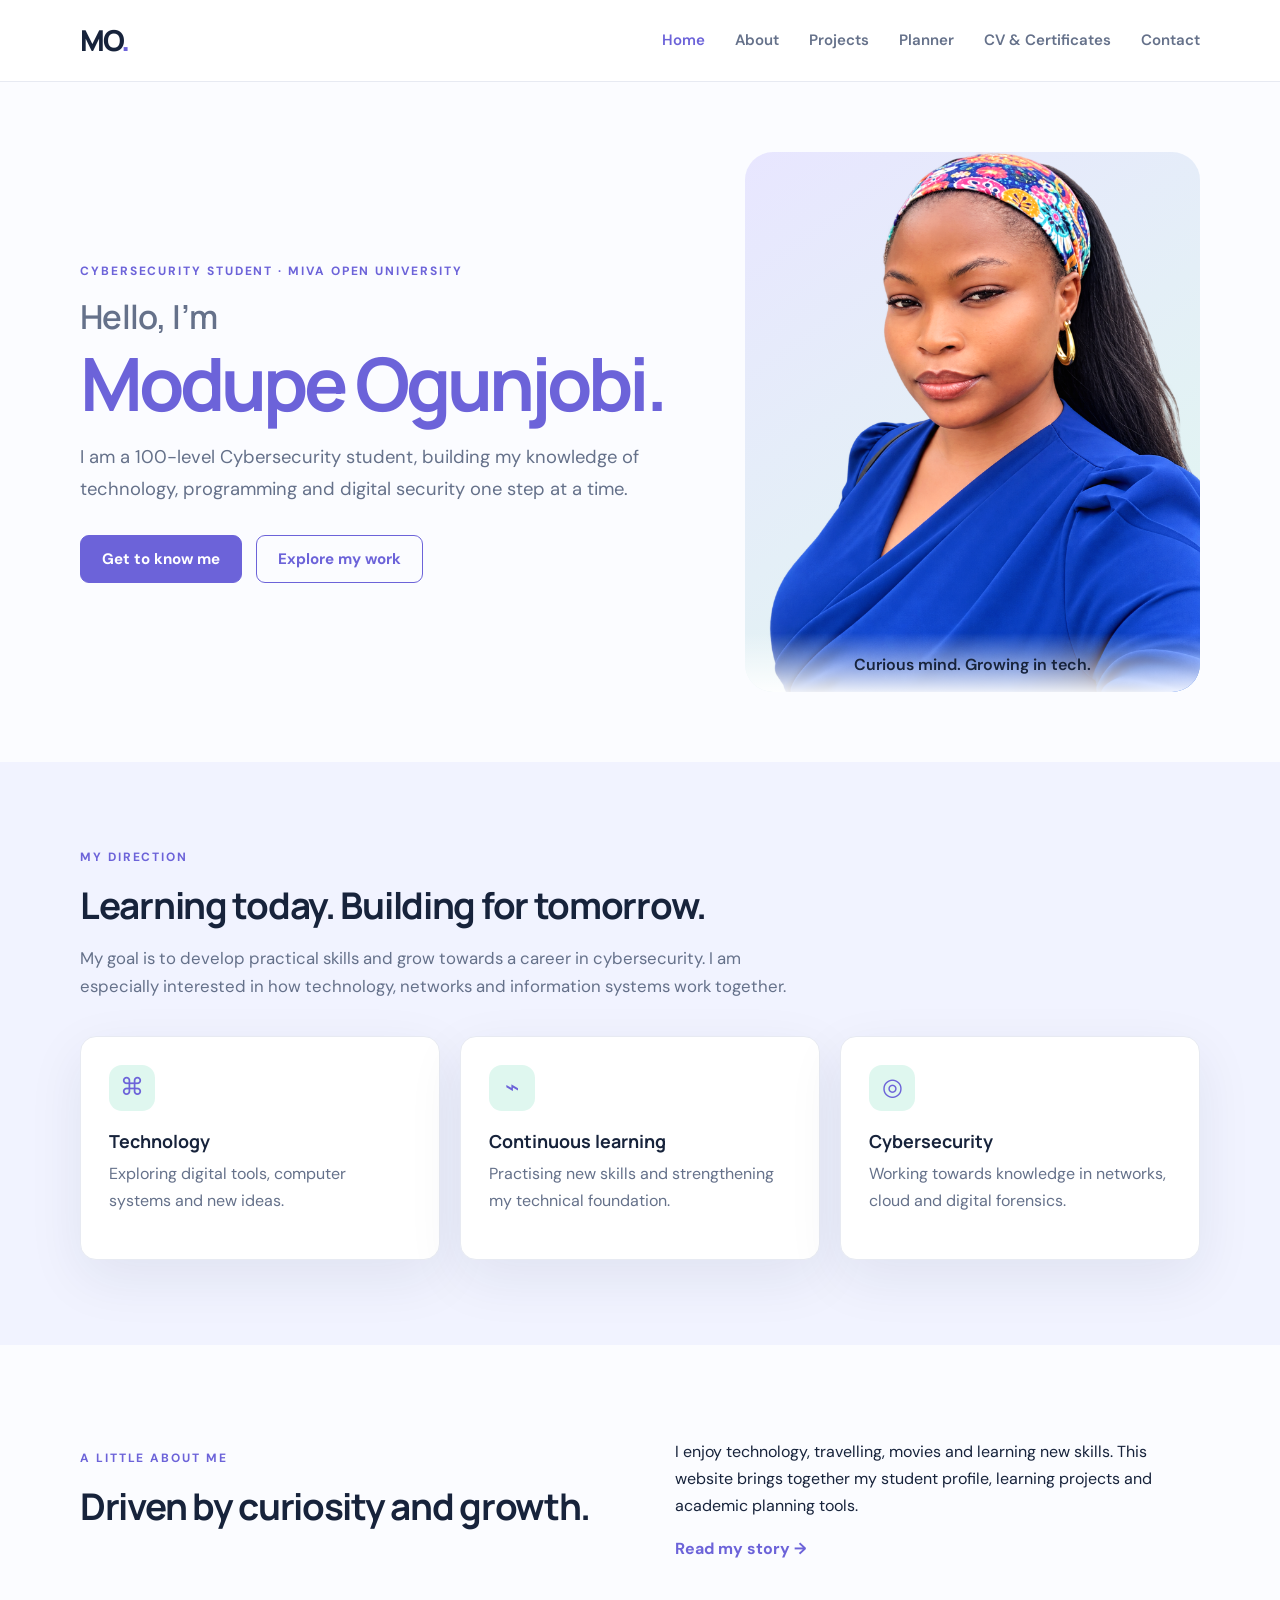
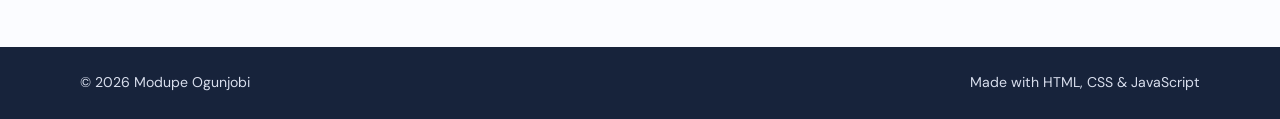
==== commit ea7e3eed: "Use new transparent 4K portrait on homepage" ====
--- a/index.html
+++ b/index.html
@@ -24,7 +24,7 @@
         <p class="lead">I am a 100-level Cybersecurity student, building my knowledge of technology, programming and digital security one step at a time.</p>
         <div class="button-row"><a class="button" href="about.html">Get to know me</a><a class="button button-outline" href="projects.html">Explore my work</a></div>
       </div>
-      <div class="hero-art"><img class="hero-photo" src="web.JPG" alt="Portrait of Modupe Ogunjobi"><p>Curious mind. Growing in tech.</p></div>
+      <div class="hero-art"><img class="hero-photo" src="homepage_portrait_transparent_4k.png" alt="Portrait of Modupe Ogunjobi"><p>Curious mind. Growing in tech.</p></div>
     </section>
     <section class="section soft-bg">
       <div class="container">
--- a/css/style.css
+++ b/css/style.css
@@ -23,3 +23,32 @@
 .hero-photo{display:block;width:100%;height:100%;max-width:none;object-fit:cover;object-position:center top;border-radius:0;margin:0;filter:none}
 .hero-art p{position:absolute;left:0;right:0;bottom:0;margin:0;padding:18px 12px 14px;color:var(--ink);text-align:center;background:linear-gradient(transparent,rgba(255,255,255,.92));z-index:2}
 @media(max-width:760px){.hero-art{height:420px;min-height:420px;max-width:480px;width:100%;margin-inline:auto}.hero-photo{height:100%;width:100%;object-fit:cover;object-position:center top}}
+
+
+/* CV and certificate library */
+.credentials-intro{max-width:760px;color:var(--muted);font-size:1.05rem}
+.document-grid{display:grid;grid-template-columns:repeat(3,1fr);gap:20px;margin-top:34px}
+.document-card{background:var(--white);border:1px solid var(--line);border-radius:16px;padding:26px;box-shadow:var(--shadow);display:flex;flex-direction:column;min-height:245px}
+.document-icon{width:52px;height:52px;border-radius:14px;display:grid;place-items:center;background:#f0efff;color:var(--purple);font-size:1.45rem;font-weight:800;margin-bottom:18px}
+.document-card h2{font-size:1.25rem;margin:.2rem 0 .55rem}
+.document-card p{color:var(--muted);font-size:.93rem;flex:1}
+.document-actions{display:flex;gap:10px;flex-wrap:wrap;margin-top:15px}
+.document-actions .button{padding:10px 14px;font-size:.85rem}
+.document-actions .button-outline{background:transparent;color:var(--purple)}
+.document-actions .button-outline:hover{background:var(--purple);color:#fff}
+.document-note{margin-top:28px;padding:20px 24px;background:var(--mint);border-radius:14px;color:var(--ink)}
+@media(max-width:760px){.document-grid{grid-template-columns:1fr}.document-card{min-height:220px}}
+
+
+/* Academic planner timetable */
+.schedule-section{max-width:100%;margin-top:28px}
+.schedule-section h2{margin-top:4px}
+.schedule-table-wrap{width:100%;overflow-x:auto;margin-top:18px}
+.schedule-table{width:100%;border-collapse:collapse;min-width:560px;text-align:left}
+.schedule-table th,.schedule-table td{padding:13px 14px;border-bottom:1px solid var(--line);vertical-align:top}
+.schedule-table th{background:#f0efff;color:#5148bd;font-size:.88rem}
+.schedule-table td{font-size:.93rem}
+.schedule-table tbody tr:last-child td{border-bottom:0}
+.schedule-table tbody tr:hover{background:#fafaff}
+.planner{margin-top:28px}
+@media(max-width:600px){.schedule-section{padding:20px 16px}.schedule-table th,.schedule-table td{padding:11px 10px;font-size:.85rem}}
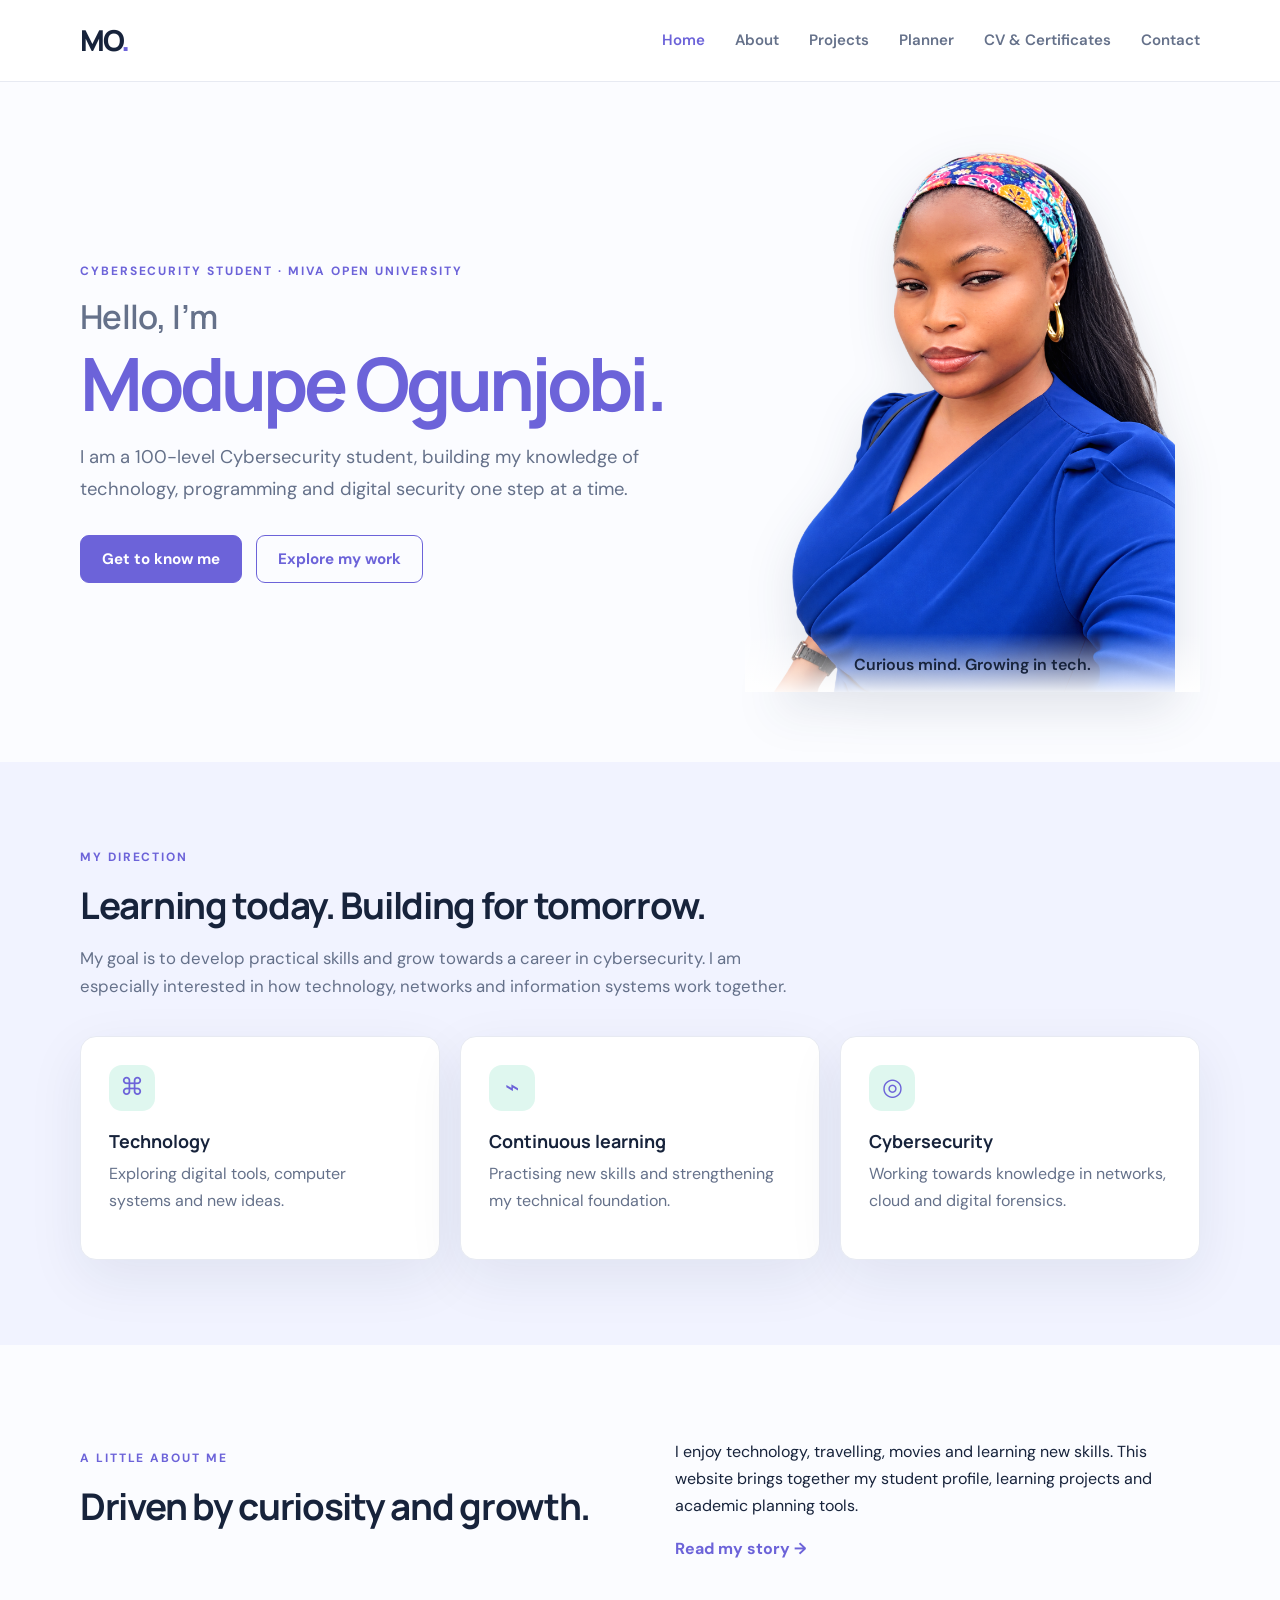
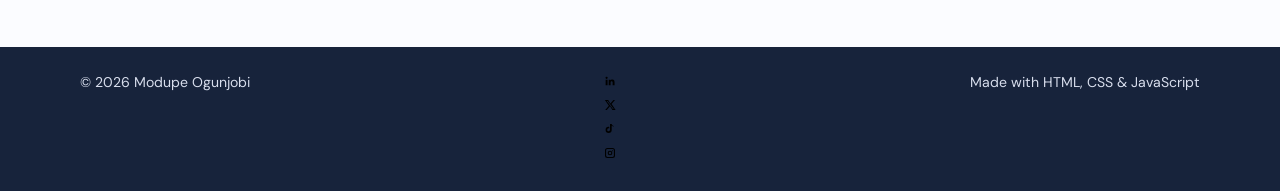
==== commit ad7f4a86: "Add social media icon links to site footer" ====
--- a/index.html
+++ b/index.html
@@ -42,6 +42,11 @@
       <div><p>I enjoy technology, travelling, movies and learning new skills. This website brings together my student profile, learning projects and academic planning tools.</p><a class="text-link" href="about.html">Read my story →</a></div>
     </section>
   </main>
-  <footer class="site-footer"><div class="container footer-inner"><p>© <span class="current-year"></span> Modupe Ogunjobi</p><p>Made with HTML, CSS & JavaScript</p></div></footer>
+  <footer class="site-footer"><div class="container footer-inner"><p>© <span class="current-year"></span> Modupe Ogunjobi</p><div class="social-links" aria-label="Social media">
+<a href="https://www.linkedin.com/in/modupe-ogunjobi" target="_blank" rel="noopener noreferrer" aria-label="LinkedIn"><svg viewBox="0 0 24 24" aria-hidden="true"><path d="M5.2 3.5a2.2 2.2 0 1 1 0 4.4 2.2 2.2 0 0 1 0-4.4ZM3.3 9.5h3.8v11.2H3.3V9.5Zm6.1 0H13v1.5h.1c.5-.9 1.7-1.9 3.5-1.9 3.8 0 4.5 2.5 4.5 5.7v5.9h-3.8v-5.2c0-1.3 0-3-1.9-3s-2.2 1.4-2.2 2.9v5.3H9.4V9.5Z"/></svg></a>
+<a href="https://x.com/__Cortado" target="_blank" rel="noopener noreferrer" aria-label="X"><svg viewBox="0 0 24 24" aria-hidden="true"><path d="M18.9 2H22l-6.8 7.8L23.2 22h-6.3L12 14.6 5.6 22H2.4l7.3-8.4L1.8 2h6.5l4.5 6.8L18.9 2Zm-1.1 18h1.7L7.3 3.9H5.5L17.8 20Z"/></svg></a>
+<a href="https://www.tiktok.com/@cold..latte" target="_blank" rel="noopener noreferrer" aria-label="TikTok"><svg viewBox="0 0 24 24" aria-hidden="true"><path d="M19.6 7.2a6.8 6.8 0 0 1-4.2-1.5v8.1a6.1 6.1 0 1 1-6.1-6.1c.4 0 .8 0 1.2.1v3.4a2.8 2.8 0 1 0 1.5 2.5V2h3.5c.2 2.1 1.5 3.8 4.1 4.1v1.1Z"/></svg></a>
+<a href="https://www.instagram.com/ar.feo3" target="_blank" rel="noopener noreferrer" aria-label="Instagram"><svg viewBox="0 0 24 24" aria-hidden="true"><path d="M7 2h10a5 5 0 0 1 5 5v10a5 5 0 0 1-5 5H7a5 5 0 0 1-5-5V7a5 5 0 0 1 5-5Zm0 2.2A2.8 2.8 0 0 0 4.2 7v10A2.8 2.8 0 0 0 7 19.8h10a2.8 2.8 0 0 0 2.8-2.8V7A2.8 2.8 0 0 0 17 4.2H7Zm5 3.1a4.7 4.7 0 1 1 0 9.4 4.7 4.7 0 0 1 0-9.4Zm0 2.2a2.5 2.5 0 1 0 0 5 2.5 2.5 0 0 0 0-5Zm5.1-3.1a1.1 1.1 0 1 1 0 2.2 1.1 1.1 0 0 1 0-2.2Z"/></svg></a>
+</div><p>Made with HTML, CSS & JavaScript</p></div></footer>
 </body>
 </html>
--- a/css/style.css
+++ b/css/style.css
@@ -52,3 +52,30 @@
 .schedule-table tbody tr:hover{background:#fafaff}
 .planner{margin-top:28px}
 @media(max-width:600px){.schedule-section{padding:20px 16px}.schedule-table th,.schedule-table td{padding:11px 10px;font-size:.85rem}}
+
+
+/* Transparent 4K homepage portrait: show the cut-out subject, not the old photo background. */
+.hero-art{background:transparent;border-radius:0;overflow:visible}
+.hero-photo{width:100%;height:100%;object-fit:contain;object-position:center bottom;filter:drop-shadow(0 16px 24px rgba(28,39,75,.12))}
+@media(max-width:760px){.hero-art{background:transparent}.hero-photo{object-fit:contain;object-position:center bottom}}
+
+
+/* Keep the homepage text and portrait side by side on phones. */
+@media(max-width:760px){
+  .hero{grid-template-columns:minmax(0,1.15fr) minmax(0,.85fr);gap:10px;min-height:0;padding-block:38px;align-items:center}
+  .hero-copy{min-width:0}
+  .hero-copy .eyebrow{font-size:.58rem;letter-spacing:.09em;line-height:1.5}
+  .hero h1{font-size:clamp(1.65rem,7vw,2.25rem);overflow-wrap:anywhere}
+  .hero .lead{font-size:.86rem;line-height:1.5}
+  .hero .button-row{flex-direction:column;align-items:stretch;gap:8px;margin-top:18px}
+  .hero .button-row .button{padding:10px 8px;font-size:.78rem;text-align:center}
+  .hero-art{height:290px;min-height:290px;max-width:none;width:100%;margin:0;padding:0;background:transparent}
+  .hero-photo{height:100%;width:100%;object-fit:contain;object-position:center bottom}
+  .hero-art p{font-size:.65rem;line-height:1.3;padding:12px 4px 8px}
+}
+@media(max-width:360px){
+  .hero{gap:7px;padding-block:28px}
+  .hero h1{font-size:1.55rem}
+  .hero .lead{font-size:.8rem}
+  .hero-art{height:250px;min-height:250px}
+}
